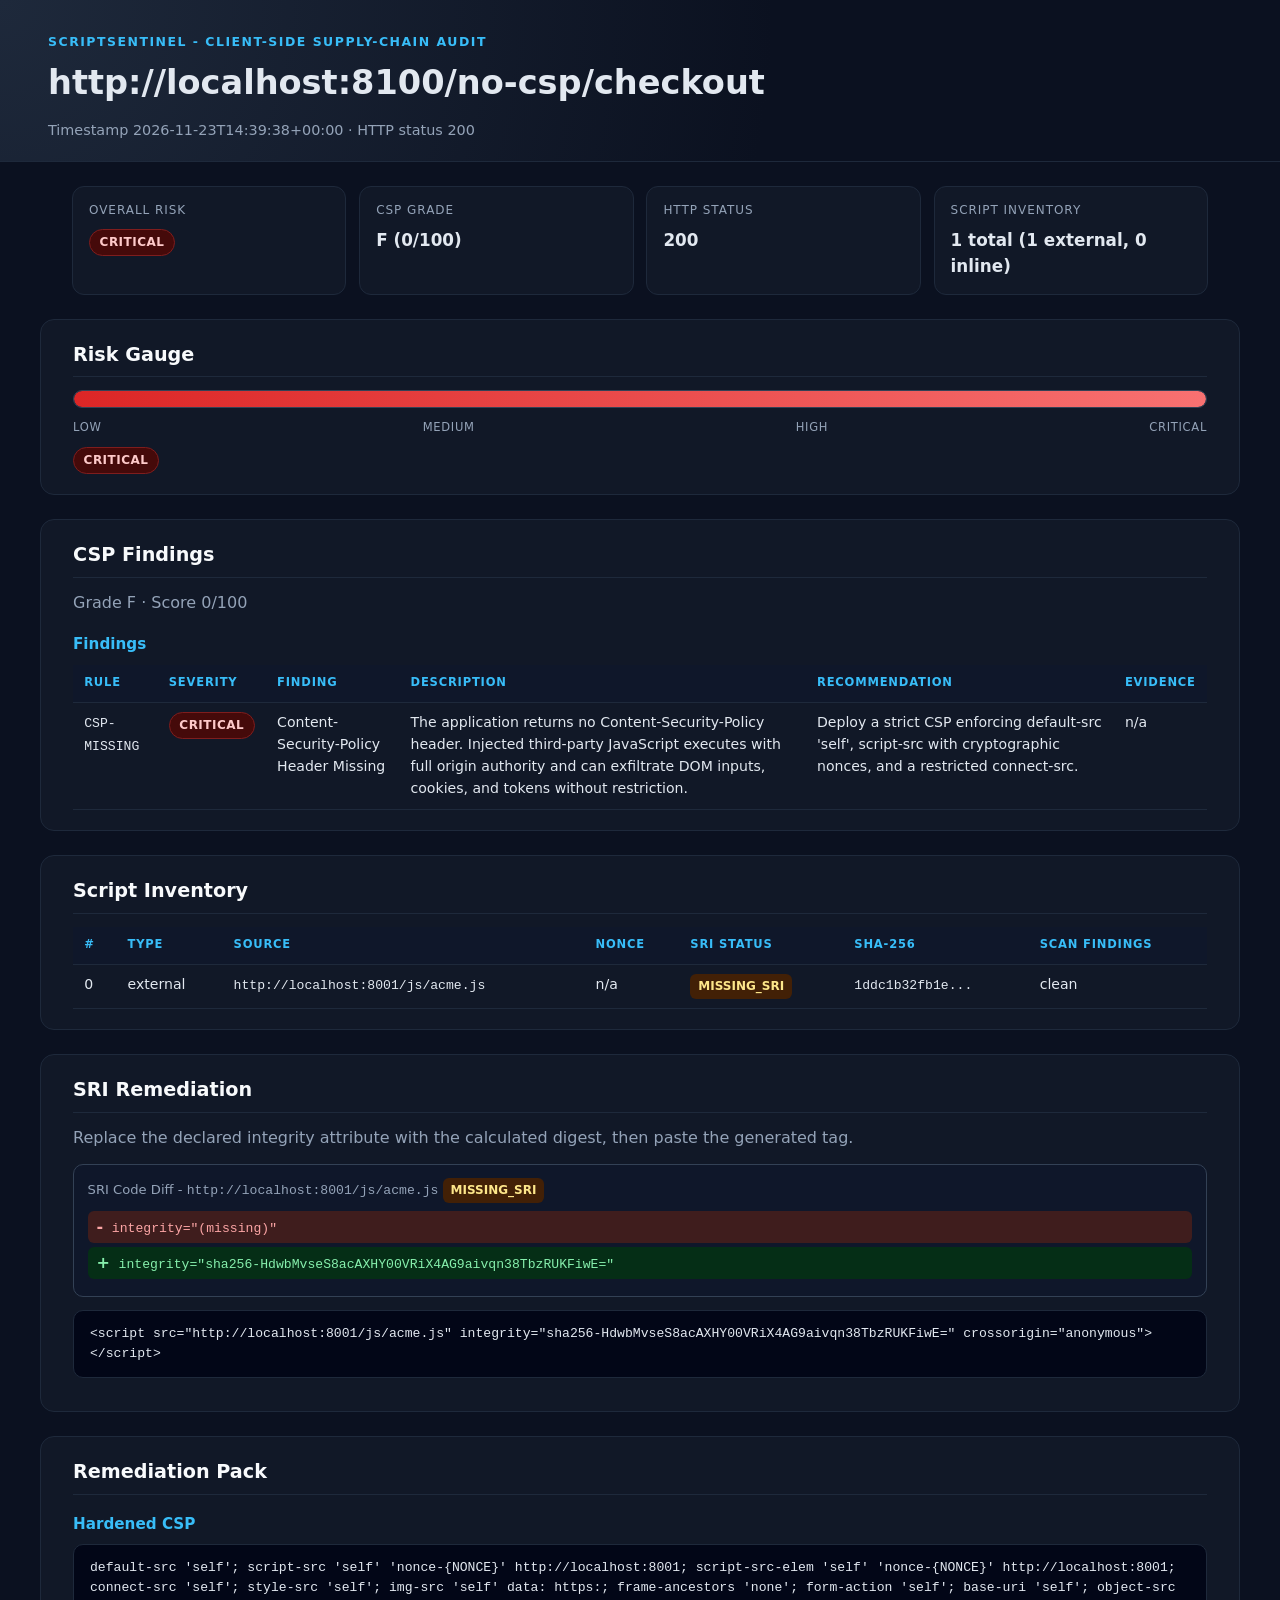
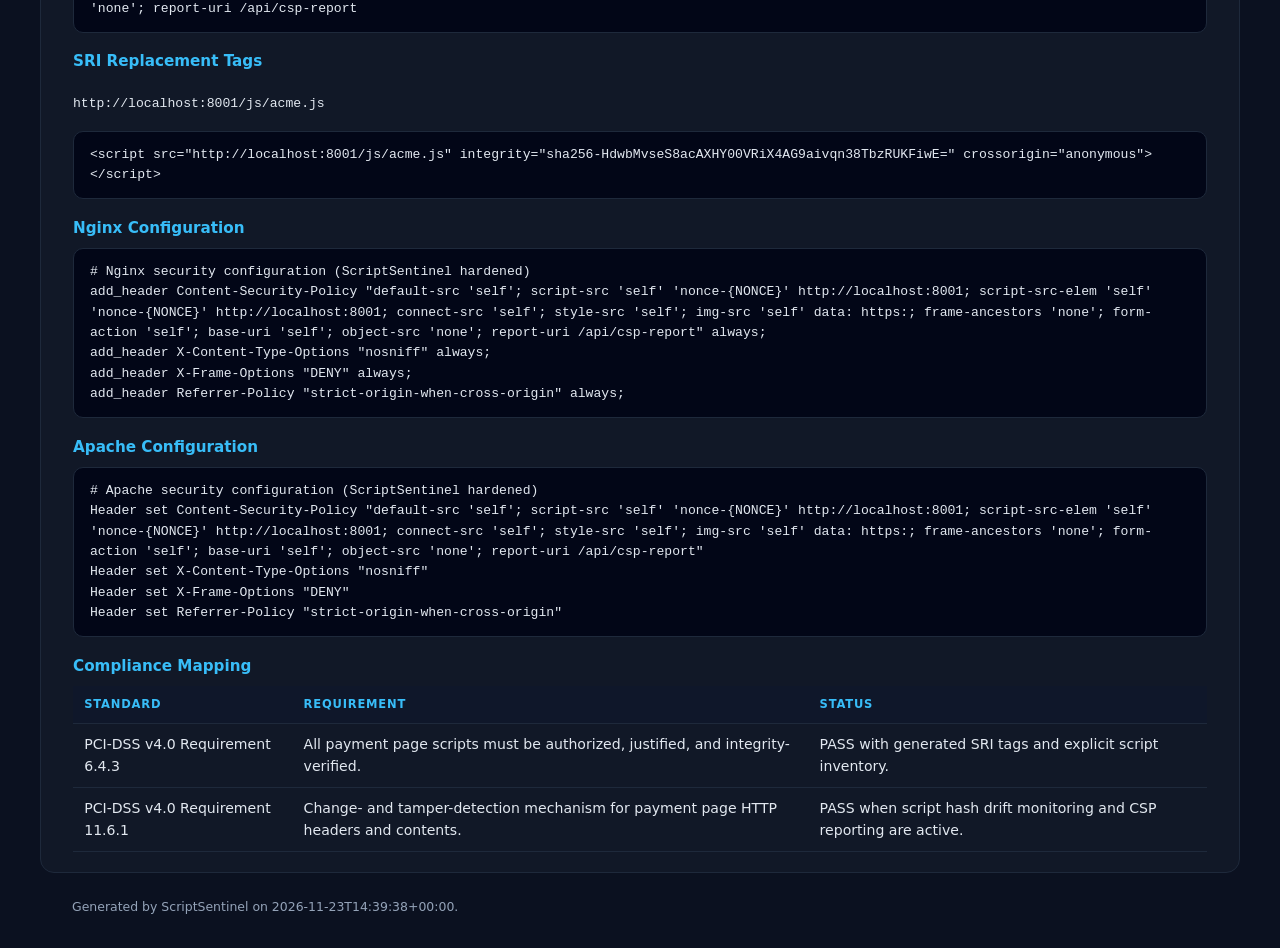
==== report/no-csp.html @ b6c65caa "feat(design): implement Monar-HQ brutalist aesthetic, dual-mode SVG hero banners, and validated term" ====
<!DOCTYPE html>
<html lang="en">
<head>
<meta charset="utf-8">
<meta name="viewport" content="width=device-width, initial-scale=1">
<title>ScriptSentinel Audit Report - http://localhost:8100/no-csp/checkout</title>
<style>

:root {
  --bg: #0b1120;
  --panel: #111827;
  --panel-alt: #172033;
  --border: #1e293b;
  --text: #e2e8f0;
  --muted: #94a3b8;
  --accent: #38bdf8;
  --good: #22c55e;
  --warn: #f59e0b;
  --bad: #ef4444;
}
* { box-sizing: border-box; }
html { background: var(--bg); }
body {
  margin: 0;
  background: var(--bg);
  color: var(--text);
  font-family: "Segoe UI", system-ui, -apple-system, BlinkMacSystemFont, sans-serif;
  line-height: 1.55;
}
.page-header {
  padding: 2rem clamp(1rem, 4vw, 3rem) 1.25rem;
  border-bottom: 1px solid var(--border);
  background: radial-gradient(circle at top left, #1e293b 0%, #0b1120 60%);
}
.eyebrow {
  margin: 0 0 .35rem;
  color: var(--accent);
  font-size: .78rem;
  font-weight: 700;
  letter-spacing: .12em;
  text-transform: uppercase;
}
.page-header h1 { margin: 0; font-size: clamp(1.4rem, 3vw, 2.1rem); word-break: break-word; }
.meta { margin: .6rem 0 0; color: var(--muted); font-size: .9rem; }
.panel {
  max-width: 1200px;
  margin: 1.5rem auto;
  padding: 1.25rem clamp(1rem, 3vw, 2rem);
  background: var(--panel);
  border: 1px solid var(--border);
  border-radius: 14px;
}
.panel h2 {
  margin: 0 0 .8rem;
  font-size: 1.2rem;
  color: #f8fafc;
  border-bottom: 1px solid var(--border);
  padding-bottom: .45rem;
}
.panel h3 { margin: 1.1rem 0 .5rem; font-size: .95rem; color: var(--accent); }
.summary-grid {
  display: grid;
  grid-template-columns: repeat(auto-fit, minmax(210px, 1fr));
  gap: .8rem;
  max-width: 1200px;
  margin: 1.5rem auto;
  padding: 0 clamp(1rem, 3vw, 2rem);
}
.card {
  background: var(--panel);
  border: 1px solid var(--border);
  border-radius: 12px;
  padding: .9rem 1rem;
}
.card-label {
  margin: 0;
  color: var(--muted);
  font-size: .75rem;
  text-transform: uppercase;
  letter-spacing: .08em;
}
.card-value { margin: .45rem 0 0; font-size: 1.05rem; font-weight: 600; }
.muted { color: var(--muted); margin: .5rem 0; }
.badge {
  display: inline-flex;
  align-items: center;
  padding: .2rem .6rem;
  border-radius: 999px;
  border: 1px solid transparent;
  font-size: .75rem;
  font-weight: 700;
  letter-spacing: .04em;
}
.badge-critical { background: #450a0a; color: #fecaca; border-color: #7f1d1d; }
.badge-high { background: #431407; color: #fed7aa; border-color: #9a3412; }
.badge-medium { background: #422006; color: #fef08a; border-color: #854d0e; }
.badge-low { background: #052e16; color: #bbf7d0; border-color: #166534; }
.badge-info { background: #082f49; color: #bae6fd; border-color: #075985; }
.badge-error { background: #312e81; color: #c7d2fe; border-color: #3730a3; }
.status { display: inline-flex; padding: .18rem .5rem; border-radius: 6px; font-size: .75rem; font-weight: 600; }
.status-good { background: #052e16; color: #86efac; }
.status-warn { background: #422006; color: #fde68a; }
.status-bad { background: #450a0a; color: #fca5a5; }
.status-neutral { background: #1e293b; color: #cbd5e1; }
.risk-gauge { display: flex; flex-direction: column; gap: .65rem; }
.gauge-track {
  height: 18px;
  background: #1e293b;
  border: 1px solid #334155;
  border-radius: 999px;
  overflow: hidden;
}
.gauge-fill { height: 100%; border-radius: 999px; }
.gauge-critical { background: linear-gradient(90deg, #dc2626, #f87171); }
.gauge-high { background: linear-gradient(90deg, #ea580c, #fb923c); }
.gauge-medium { background: linear-gradient(90deg, #ca8a04, #facc15); }
.gauge-low { background: linear-gradient(90deg, #16a34a, #4ade80); }
.gauge-error { background: linear-gradient(90deg, #475569, #64748b); }
.gauge-scale {
  display: flex;
  justify-content: space-between;
  color: var(--muted);
  font-size: .72rem;
  letter-spacing: .06em;
}
.gauge-value { margin: 0; }
.table-wrap { overflow-x: auto; }
table { width: 100%; border-collapse: collapse; min-width: 640px; font-size: .88rem; }
th {
  text-align: left;
  padding: .6rem .7rem;
  background: #0f172a;
  color: var(--accent);
  font-size: .72rem;
  text-transform: uppercase;
  letter-spacing: .07em;
  border-bottom: 1px solid var(--border);
}
td { padding: .6rem .7rem; border-bottom: 1px solid var(--border); vertical-align: top; }
tbody tr:hover { background: var(--panel-alt); }
code { font-family: ui-monospace, SFMono-Regular, Menlo, Consolas, monospace; font-size: .82rem; }
.code-block {
  background: #020617;
  border: 1px solid var(--border);
  border-radius: 10px;
  padding: .8rem 1rem;
  overflow-x: auto;
  white-space: pre-wrap;
  word-break: break-word;
  margin: .4rem 0 .8rem;
}
.code-diff {
  background: #0f172a;
  border: 1px solid #334155;
  border-radius: 10px;
  padding: .85rem;
  margin: .8rem 0;
}
.diff-title { margin: 0 0 .5rem; color: var(--muted); font-size: .82rem; }
.diff-line {
  display: flex;
  gap: .55rem;
  align-items: baseline;
  padding: .25rem .55rem;
  border-radius: 6px;
  margin: .2rem 0;
}
.diff-remove { background: #3f1d1d; color: #fca5a5; }
.diff-add { background: #052e16; color: #86efac; }
.diff-marker { font-weight: 700; }
.error-panel { border-color: #7f1d1d; }
.error-text { color: #fca5a5; margin: .3rem 0; }
.footer {
  max-width: 1200px;
  margin: 0 auto 2rem;
  padding: 0 clamp(1rem, 3vw, 2rem);
  color: var(--muted);
  font-size: .78rem;
}
@media (max-width: 720px) {
  .summary-grid { grid-template-columns: 1fr; }
  .page-header { padding: 1.25rem 1rem; }
  .panel { padding: 1rem; margin: 1rem .5rem; }
  th, td { padding: .5rem .45rem; }
  table { min-width: 520px; }
}

</style>
</head>
<body>
<header class="page-header"><p class="eyebrow">ScriptSentinel - Client-side supply-chain audit</p><h1>http://localhost:8100/no-csp/checkout</h1><p class="meta">Timestamp 2026-11-23T14:39:38+00:00 &middot; HTTP status 200</p></header>
<section class="summary-grid" aria-label="Audit summary"><div class="card"><p class="card-label">Overall Risk</p><p class="card-value"><span class="badge badge-critical">CRITICAL</span></p></div><div class="card"><p class="card-label">CSP Grade</p><p class="card-value">F (0/100)</p></div><div class="card"><p class="card-label">HTTP Status</p><p class="card-value">200</p></div><div class="card"><p class="card-label">Script Inventory</p><p class="card-value">1 total (1 external, 0 inline)</p></div></section>
<section class="panel"><h2>Risk Gauge</h2><div class="risk-gauge" role="img" aria-label="Overall risk gauge: CRITICAL"><div class="gauge-track"><div class="gauge-fill gauge-critical" style="width:100%"></div></div><div class="gauge-scale"><span>LOW</span><span>MEDIUM</span><span>HIGH</span><span>CRITICAL</span></div><p class="gauge-value"><span class="badge badge-critical">CRITICAL</span></p></div></section>
<section class="panel"><h2>CSP Findings</h2><p class="muted">Grade F &middot; Score 0/100</p><h3>Findings</h3><div class="table-wrap"><table><thead><tr><th>Rule</th><th>Severity</th><th>Finding</th><th>Description</th><th>Recommendation</th><th>Evidence</th></tr></thead><tbody><tr><td><code>CSP-MISSING</code></td><td><span class="badge badge-critical">CRITICAL</span></td><td>Content-Security-Policy Header Missing</td><td>The application returns no Content-Security-Policy header. Injected third-party JavaScript executes with full origin authority and can exfiltrate DOM inputs, cookies, and tokens without restriction.</td><td>Deploy a strict CSP enforcing default-src &#x27;self&#x27;, script-src with cryptographic nonces, and a restricted connect-src.</td><td>n/a</td></tr></tbody></table></div></section>
<section class="panel"><h2>Script Inventory</h2><div class="table-wrap"><table><thead><tr><th>#</th><th>Type</th><th>Source</th><th>Nonce</th><th>SRI Status</th><th>SHA-256</th><th>Scan Findings</th></tr></thead><tbody><tr><td>0</td><td>external</td><td><code>http://localhost:8001/js/acme.js</code></td><td>n/a</td><td><span class="status status-warn">MISSING_SRI</span></td><td><code>1ddc1b32fb1e...</code></td><td>clean</td></tr></tbody></table></div></section>
<section class="panel"><h2>SRI Remediation</h2><p class="muted">Replace the declared integrity attribute with the calculated digest, then paste the generated tag.</p><div class="code-diff"><p class="diff-title">SRI Code Diff - <code>http://localhost:8001/js/acme.js</code> <span class="status status-warn">MISSING_SRI</span></p><div class="diff-line diff-remove"><span class="diff-marker">-</span><code>integrity="(missing)"</code></div><div class="diff-line diff-add"><span class="diff-marker">+</span><code>integrity="sha256-HdwbMvseS8acAXHY00VRiX4AG9aivqn38TbzRUKFiwE="</code></div></div><pre class="code-block"><code>&lt;script src=&quot;http://localhost:8001/js/acme.js&quot; integrity=&quot;sha256-HdwbMvseS8acAXHY00VRiX4AG9aivqn38TbzRUKFiwE=&quot; crossorigin=&quot;anonymous&quot;&gt;&lt;/script&gt;</code></pre></section>
<section class="panel"><h2>Remediation Pack</h2><h3>Hardened CSP</h3><pre class="code-block"><code>default-src &#x27;self&#x27;; script-src &#x27;self&#x27; &#x27;nonce-{NONCE}&#x27; http://localhost:8001; script-src-elem &#x27;self&#x27; &#x27;nonce-{NONCE}&#x27; http://localhost:8001; connect-src &#x27;self&#x27;; style-src &#x27;self&#x27;; img-src &#x27;self&#x27; data: https:; frame-ancestors &#x27;none&#x27;; form-action &#x27;self&#x27;; base-uri &#x27;self&#x27;; object-src &#x27;none&#x27;; report-uri /api/csp-report</code></pre><h3>SRI Replacement Tags</h3><p class="tag-source"><code>http://localhost:8001/js/acme.js</code></p><pre class="code-block"><code>&lt;script src=&quot;http://localhost:8001/js/acme.js&quot; integrity=&quot;sha256-HdwbMvseS8acAXHY00VRiX4AG9aivqn38TbzRUKFiwE=&quot; crossorigin=&quot;anonymous&quot;&gt;&lt;/script&gt;</code></pre><h3>Nginx Configuration</h3><pre class="code-block"><code># Nginx security configuration (ScriptSentinel hardened)
add_header Content-Security-Policy &quot;default-src &#x27;self&#x27;; script-src &#x27;self&#x27; &#x27;nonce-{NONCE}&#x27; http://localhost:8001; script-src-elem &#x27;self&#x27; &#x27;nonce-{NONCE}&#x27; http://localhost:8001; connect-src &#x27;self&#x27;; style-src &#x27;self&#x27;; img-src &#x27;self&#x27; data: https:; frame-ancestors &#x27;none&#x27;; form-action &#x27;self&#x27;; base-uri &#x27;self&#x27;; object-src &#x27;none&#x27;; report-uri /api/csp-report&quot; always;
add_header X-Content-Type-Options &quot;nosniff&quot; always;
add_header X-Frame-Options &quot;DENY&quot; always;
add_header Referrer-Policy &quot;strict-origin-when-cross-origin&quot; always;
</code></pre><h3>Apache Configuration</h3><pre class="code-block"><code># Apache security configuration (ScriptSentinel hardened)
Header set Content-Security-Policy &quot;default-src &#x27;self&#x27;; script-src &#x27;self&#x27; &#x27;nonce-{NONCE}&#x27; http://localhost:8001; script-src-elem &#x27;self&#x27; &#x27;nonce-{NONCE}&#x27; http://localhost:8001; connect-src &#x27;self&#x27;; style-src &#x27;self&#x27;; img-src &#x27;self&#x27; data: https:; frame-ancestors &#x27;none&#x27;; form-action &#x27;self&#x27;; base-uri &#x27;self&#x27;; object-src &#x27;none&#x27;; report-uri /api/csp-report&quot;
Header set X-Content-Type-Options &quot;nosniff&quot;
Header set X-Frame-Options &quot;DENY&quot;
Header set Referrer-Policy &quot;strict-origin-when-cross-origin&quot;
</code></pre><h3>Compliance Mapping</h3><div class="table-wrap"><table><thead><tr><th>Standard</th><th>Requirement</th><th>Status</th></tr></thead><tbody><tr><td>PCI-DSS v4.0 Requirement 6.4.3</td><td>All payment page scripts must be authorized, justified, and integrity-verified.</td><td>PASS with generated SRI tags and explicit script inventory.</td></tr><tr><td>PCI-DSS v4.0 Requirement 11.6.1</td><td>Change- and tamper-detection mechanism for payment page HTTP headers and contents.</td><td>PASS when script hash drift monitoring and CSP reporting are active.</td></tr></tbody></table></div></section>
<footer class="footer">Generated by ScriptSentinel on 2026-11-23T14:39:38+00:00.</footer>
</body>
</html>
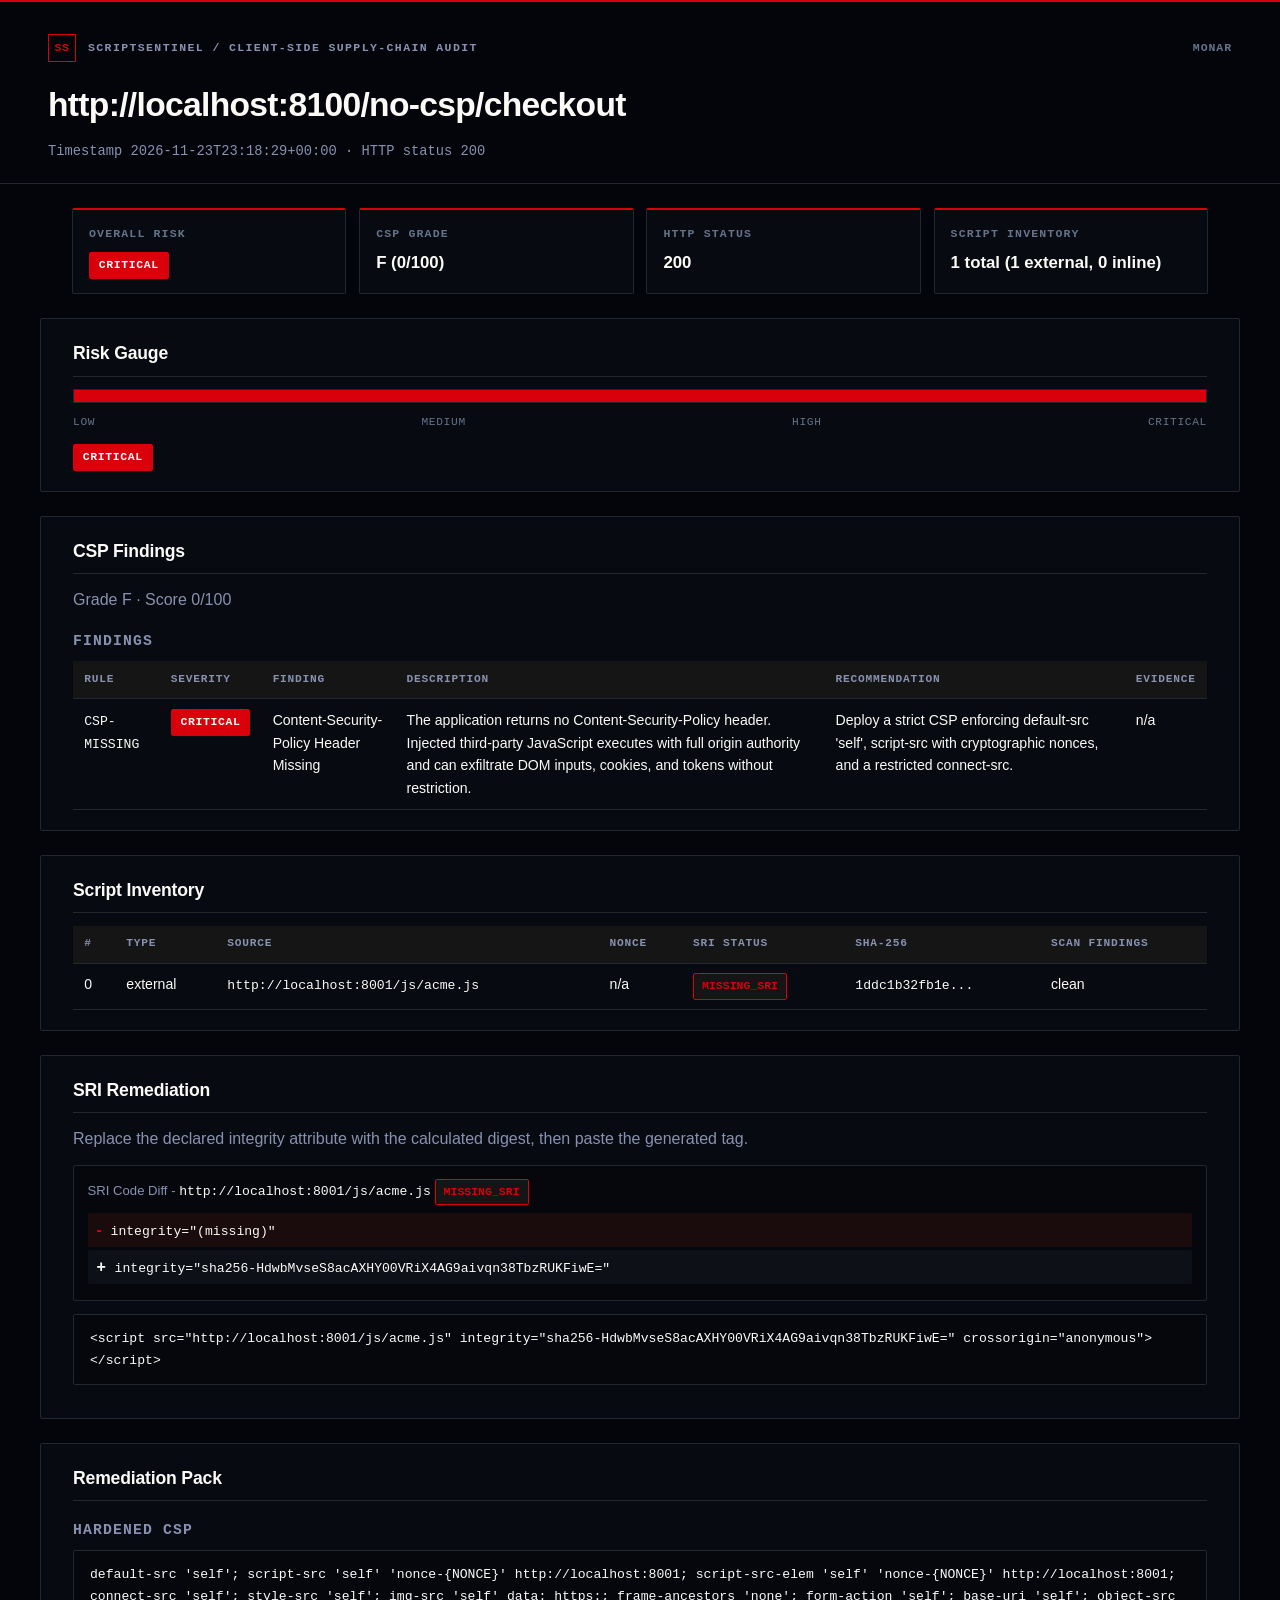
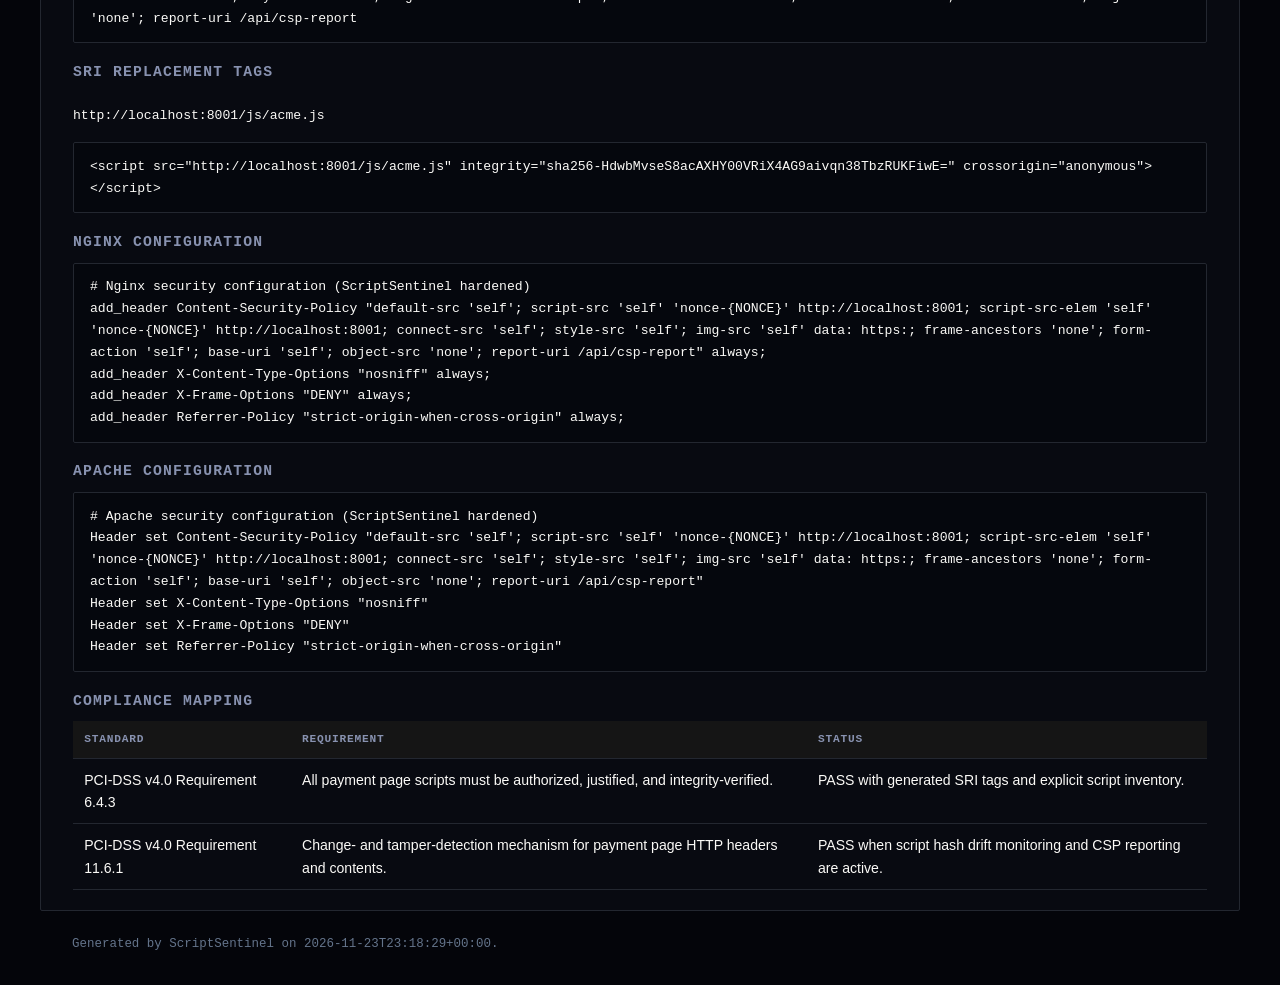
==== commit 804fc2e2: "release: prepare ScriptSentinel 0.1.0 with typed engines, MONAR visuals, docs, and CI gate" ====
--- a/report/no-csp.html
+++ b/report/no-csp.html
@@ -7,16 +7,15 @@
 <style>
 
 :root {
-  --bg: #0b1120;
-  --panel: #111827;
-  --panel-alt: #172033;
-  --border: #1e293b;
-  --text: #e2e8f0;
-  --muted: #94a3b8;
-  --accent: #38bdf8;
-  --good: #22c55e;
-  --warn: #f59e0b;
-  --bad: #ef4444;
+  --bg: #04050a;
+  --panel: #080a11;
+  --panel-alt: #0d1017;
+  --border: #232730;
+  --text: #fbfaf7;
+  --muted: #8892b0;
+  --steel: #64748b;
+  --accent: #d9000b;
+  --badge: #151515;
 }
 * { box-sizing: border-box; }
 html { background: var(--bg); }
@@ -24,40 +23,90 @@
   margin: 0;
   background: var(--bg);
   color: var(--text);
-  font-family: "Segoe UI", system-ui, -apple-system, BlinkMacSystemFont, sans-serif;
-  line-height: 1.55;
+  font-family: "Segoe UI", "Helvetica Neue", Helvetica, Arial, sans-serif;
+  line-height: 1.6;
 }
 .page-header {
   padding: 2rem clamp(1rem, 4vw, 3rem) 1.25rem;
   border-bottom: 1px solid var(--border);
-  background: radial-gradient(circle at top left, #1e293b 0%, #0b1120 60%);
+  border-top: 2px solid var(--accent);
+  background: var(--bg);
+}
+.brand-bar {
+  display: flex;
+  align-items: center;
+  gap: .75rem;
+  margin-bottom: 1rem;
+}
+.brand-mark {
+  display: inline-flex;
+  width: 28px;
+  height: 28px;
+  align-items: center;
+  justify-content: center;
+  border: 1px solid var(--accent);
+  color: var(--accent);
+  font-family: ui-monospace, SFMono-Regular, "SF Mono", Menlo, Consolas, monospace;
+  font-size: .72rem;
+  font-weight: 700;
+  letter-spacing: .05em;
+}
+.brand-meta {
+  margin-left: auto;
+  color: var(--steel);
+  font-family: ui-monospace, SFMono-Regular, "SF Mono", Menlo, Consolas, monospace;
+  font-size: .72rem;
+  font-weight: 600;
+  letter-spacing: .08em;
 }
 .eyebrow {
-  margin: 0 0 .35rem;
-  color: var(--accent);
-  font-size: .78rem;
+  margin: 0;
+  color: var(--muted);
+  font-family: ui-monospace, SFMono-Regular, "SF Mono", Menlo, Consolas, monospace;
+  font-size: .72rem;
   font-weight: 700;
   letter-spacing: .12em;
   text-transform: uppercase;
 }
-.page-header h1 { margin: 0; font-size: clamp(1.4rem, 3vw, 2.1rem); word-break: break-word; }
-.meta { margin: .6rem 0 0; color: var(--muted); font-size: .9rem; }
+.page-header h1 {
+  margin: 0;
+  font-size: clamp(1.4rem, 3vw, 2.1rem);
+  font-weight: 700;
+  letter-spacing: -.02em;
+  word-break: break-word;
+}
+.meta {
+  margin: .6rem 0 0;
+  color: var(--muted);
+  font-family: ui-monospace, SFMono-Regular, "SF Mono", Menlo, Consolas, monospace;
+  font-size: .86rem;
+}
 .panel {
   max-width: 1200px;
   margin: 1.5rem auto;
   padding: 1.25rem clamp(1rem, 3vw, 2rem);
   background: var(--panel);
   border: 1px solid var(--border);
-  border-radius: 14px;
+  border-radius: 2px;
 }
 .panel h2 {
   margin: 0 0 .8rem;
-  font-size: 1.2rem;
-  color: #f8fafc;
+  font-size: 1.1rem;
+  font-weight: 700;
+  color: var(--text);
   border-bottom: 1px solid var(--border);
-  padding-bottom: .45rem;
-}
-.panel h3 { margin: 1.1rem 0 .5rem; font-size: .95rem; color: var(--accent); }
+  padding-bottom: .5rem;
+  letter-spacing: -.01em;
+}
+.panel h3 {
+  margin: 1.1rem 0 .5rem;
+  font-size: .92rem;
+  color: var(--muted);
+  font-family: ui-monospace, SFMono-Regular, "SF Mono", Menlo, Consolas, monospace;
+  font-weight: 700;
+  letter-spacing: .08em;
+  text-transform: uppercase;
+}
 .summary-grid {
   display: grid;
   grid-template-columns: repeat(auto-fit, minmax(210px, 1fr));
@@ -69,58 +118,75 @@
 .card {
   background: var(--panel);
   border: 1px solid var(--border);
-  border-radius: 12px;
+  border-top: 2px solid var(--accent);
+  border-radius: 2px;
   padding: .9rem 1rem;
 }
 .card-label {
   margin: 0;
-  color: var(--muted);
-  font-size: .75rem;
-  text-transform: uppercase;
-  letter-spacing: .08em;
-}
-.card-value { margin: .45rem 0 0; font-size: 1.05rem; font-weight: 600; }
+  color: var(--steel);
+  font-family: ui-monospace, SFMono-Regular, "SF Mono", Menlo, Consolas, monospace;
+  font-size: .72rem;
+  font-weight: 700;
+  letter-spacing: .1em;
+  text-transform: uppercase;
+}
+.card-value { margin: .45rem 0 0; font-size: 1.05rem; font-weight: 600; color: var(--text); }
 .muted { color: var(--muted); margin: .5rem 0; }
 .badge {
   display: inline-flex;
   align-items: center;
-  padding: .2rem .6rem;
-  border-radius: 999px;
-  border: 1px solid transparent;
-  font-size: .75rem;
-  font-weight: 700;
-  letter-spacing: .04em;
-}
-.badge-critical { background: #450a0a; color: #fecaca; border-color: #7f1d1d; }
-.badge-high { background: #431407; color: #fed7aa; border-color: #9a3412; }
-.badge-medium { background: #422006; color: #fef08a; border-color: #854d0e; }
-.badge-low { background: #052e16; color: #bbf7d0; border-color: #166534; }
-.badge-info { background: #082f49; color: #bae6fd; border-color: #075985; }
-.badge-error { background: #312e81; color: #c7d2fe; border-color: #3730a3; }
-.status { display: inline-flex; padding: .18rem .5rem; border-radius: 6px; font-size: .75rem; font-weight: 600; }
-.status-good { background: #052e16; color: #86efac; }
-.status-warn { background: #422006; color: #fde68a; }
-.status-bad { background: #450a0a; color: #fca5a5; }
-.status-neutral { background: #1e293b; color: #cbd5e1; }
+  padding: .2rem .55rem;
+  border-radius: 2px;
+  border: 1px solid var(--border);
+  font-family: ui-monospace, SFMono-Regular, "SF Mono", Menlo, Consolas, monospace;
+  font-size: .72rem;
+  font-weight: 700;
+  letter-spacing: .05em;
+  background: var(--badge);
+  color: var(--text);
+}
+.badge-critical { background: var(--accent); color: var(--text); border-color: var(--accent); }
+.badge-high { background: var(--badge); color: var(--text); border-color: var(--accent); }
+.badge-medium { background: var(--badge); color: var(--text); border-color: var(--steel); }
+.badge-low { background: var(--badge); color: var(--text); border-color: var(--border); }
+.badge-info { background: var(--badge); color: var(--muted); border-color: var(--border); }
+.badge-error { background: var(--badge); color: var(--accent); border-color: var(--accent); }
+.status {
+  display: inline-flex;
+  padding: .18rem .5rem;
+  border-radius: 2px;
+  border: 1px solid var(--border);
+  font-family: ui-monospace, SFMono-Regular, "SF Mono", Menlo, Consolas, monospace;
+  font-size: .72rem;
+  font-weight: 600;
+  background: var(--badge);
+  color: var(--text);
+}
+.status-good { color: var(--text); border-color: var(--steel); }
+.status-warn { color: var(--accent); border-color: var(--accent); }
+.status-bad { background: var(--accent); color: var(--text); border-color: var(--accent); }
+.status-neutral { color: var(--muted); }
 .risk-gauge { display: flex; flex-direction: column; gap: .65rem; }
 .gauge-track {
-  height: 18px;
-  background: #1e293b;
-  border: 1px solid #334155;
-  border-radius: 999px;
+  height: 14px;
+  background: var(--badge);
+  border: 1px solid var(--border);
+  border-radius: 0;
   overflow: hidden;
 }
-.gauge-fill { height: 100%; border-radius: 999px; }
-.gauge-critical { background: linear-gradient(90deg, #dc2626, #f87171); }
-.gauge-high { background: linear-gradient(90deg, #ea580c, #fb923c); }
-.gauge-medium { background: linear-gradient(90deg, #ca8a04, #facc15); }
-.gauge-low { background: linear-gradient(90deg, #16a34a, #4ade80); }
-.gauge-error { background: linear-gradient(90deg, #475569, #64748b); }
+.gauge-fill { height: 100%; }
+.gauge-critical { background: var(--accent); }
+.gauge-high { background: #9e0a12; }
+.gauge-medium { background: #5c0a0e; }
+.gauge-low { background: #2f0a0d; }
+.gauge-error { background: var(--steel); }
 .gauge-scale {
   display: flex;
   justify-content: space-between;
-  color: var(--muted);
-  font-size: .72rem;
+  color: var(--steel);
+  font-family: ui-monospace, SFMono-Regular, "SF Mono", Menlo, Consolas, monospace;
+  font-size: .7rem;
   letter-spacing: .06em;
 }
 .gauge-value { margin: 0; }
@@ -129,20 +195,22 @@
 th {
   text-align: left;
   padding: .6rem .7rem;
-  background: #0f172a;
-  color: var(--accent);
-  font-size: .72rem;
+  background: var(--badge);
+  color: var(--muted);
+  font-family: ui-monospace, SFMono-Regular, "SF Mono", Menlo, Consolas, monospace;
+  font-size: .7rem;
+  font-weight: 700;
   text-transform: uppercase;
   letter-spacing: .07em;
   border-bottom: 1px solid var(--border);
 }
 td { padding: .6rem .7rem; border-bottom: 1px solid var(--border); vertical-align: top; }
 tbody tr:hover { background: var(--panel-alt); }
-code { font-family: ui-monospace, SFMono-Regular, Menlo, Consolas, monospace; font-size: .82rem; }
+code { font-family: ui-monospace, SFMono-Regular, "SF Mono", Menlo, Consolas, monospace; font-size: .82rem; color: var(--text); }
 .code-block {
-  background: #020617;
-  border: 1px solid var(--border);
-  border-radius: 10px;
+  background: #05070d;
+  border: 1px solid var(--border);
+  border-radius: 2px;
   padding: .8rem 1rem;
   overflow-x: auto;
   white-space: pre-wrap;
@@ -150,9 +218,9 @@
   margin: .4rem 0 .8rem;
 }
 .code-diff {
-  background: #0f172a;
-  border: 1px solid #334155;
-  border-radius: 10px;
+  background: #05070d;
+  border: 1px solid var(--border);
+  border-radius: 2px;
   padding: .85rem;
   margin: .8rem 0;
 }
@@ -162,19 +230,20 @@
   gap: .55rem;
   align-items: baseline;
   padding: .25rem .55rem;
-  border-radius: 6px;
+  border-radius: 2px;
   margin: .2rem 0;
 }
-.diff-remove { background: #3f1d1d; color: #fca5a5; }
-.diff-add { background: #052e16; color: #86efac; }
+.diff-remove { background: #1a0b0d; color: var(--accent); }
+.diff-add { background: var(--panel-alt); color: var(--text); }
 .diff-marker { font-weight: 700; }
-.error-panel { border-color: #7f1d1d; }
-.error-text { color: #fca5a5; margin: .3rem 0; }
+.error-panel { border-color: var(--accent); }
+.error-text { color: var(--accent); margin: .3rem 0; }
 .footer {
   max-width: 1200px;
   margin: 0 auto 2rem;
   padding: 0 clamp(1rem, 3vw, 2rem);
-  color: var(--muted);
+  color: var(--steel);
+  font-family: ui-monospace, SFMono-Regular, "SF Mono", Menlo, Consolas, monospace;
   font-size: .78rem;
 }
 @media (max-width: 720px) {
@@ -188,7 +257,7 @@
 </style>
 </head>
 <body>
-<header class="page-header"><p class="eyebrow">ScriptSentinel - Client-side supply-chain audit</p><h1>http://localhost:8100/no-csp/checkout</h1><p class="meta">Timestamp 2026-11-23T14:39:38+00:00 &middot; HTTP status 200</p></header>
+<header class="page-header"><div class="brand-bar"><span class="brand-mark">SS</span><span class="eyebrow">ScriptSentinel / client-side supply-chain audit</span><span class="brand-meta">MONAR</span></div><h1>http://localhost:8100/no-csp/checkout</h1><p class="meta">Timestamp 2026-11-23T23:18:29+00:00 &middot; HTTP status 200</p></header>
 <section class="summary-grid" aria-label="Audit summary"><div class="card"><p class="card-label">Overall Risk</p><p class="card-value"><span class="badge badge-critical">CRITICAL</span></p></div><div class="card"><p class="card-label">CSP Grade</p><p class="card-value">F (0/100)</p></div><div class="card"><p class="card-label">HTTP Status</p><p class="card-value">200</p></div><div class="card"><p class="card-label">Script Inventory</p><p class="card-value">1 total (1 external, 0 inline)</p></div></section>
 <section class="panel"><h2>Risk Gauge</h2><div class="risk-gauge" role="img" aria-label="Overall risk gauge: CRITICAL"><div class="gauge-track"><div class="gauge-fill gauge-critical" style="width:100%"></div></div><div class="gauge-scale"><span>LOW</span><span>MEDIUM</span><span>HIGH</span><span>CRITICAL</span></div><p class="gauge-value"><span class="badge badge-critical">CRITICAL</span></p></div></section>
 <section class="panel"><h2>CSP Findings</h2><p class="muted">Grade F &middot; Score 0/100</p><h3>Findings</h3><div class="table-wrap"><table><thead><tr><th>Rule</th><th>Severity</th><th>Finding</th><th>Description</th><th>Recommendation</th><th>Evidence</th></tr></thead><tbody><tr><td><code>CSP-MISSING</code></td><td><span class="badge badge-critical">CRITICAL</span></td><td>Content-Security-Policy Header Missing</td><td>The application returns no Content-Security-Policy header. Injected third-party JavaScript executes with full origin authority and can exfiltrate DOM inputs, cookies, and tokens without restriction.</td><td>Deploy a strict CSP enforcing default-src &#x27;self&#x27;, script-src with cryptographic nonces, and a restricted connect-src.</td><td>n/a</td></tr></tbody></table></div></section>
@@ -205,6 +274,6 @@
 Header set X-Frame-Options &quot;DENY&quot;
 Header set Referrer-Policy &quot;strict-origin-when-cross-origin&quot;
 </code></pre><h3>Compliance Mapping</h3><div class="table-wrap"><table><thead><tr><th>Standard</th><th>Requirement</th><th>Status</th></tr></thead><tbody><tr><td>PCI-DSS v4.0 Requirement 6.4.3</td><td>All payment page scripts must be authorized, justified, and integrity-verified.</td><td>PASS with generated SRI tags and explicit script inventory.</td></tr><tr><td>PCI-DSS v4.0 Requirement 11.6.1</td><td>Change- and tamper-detection mechanism for payment page HTTP headers and contents.</td><td>PASS when script hash drift monitoring and CSP reporting are active.</td></tr></tbody></table></div></section>
-<footer class="footer">Generated by ScriptSentinel on 2026-11-23T14:39:38+00:00.</footer>
+<footer class="footer">Generated by ScriptSentinel on 2026-11-23T23:18:29+00:00.</footer>
 </body>
 </html>
